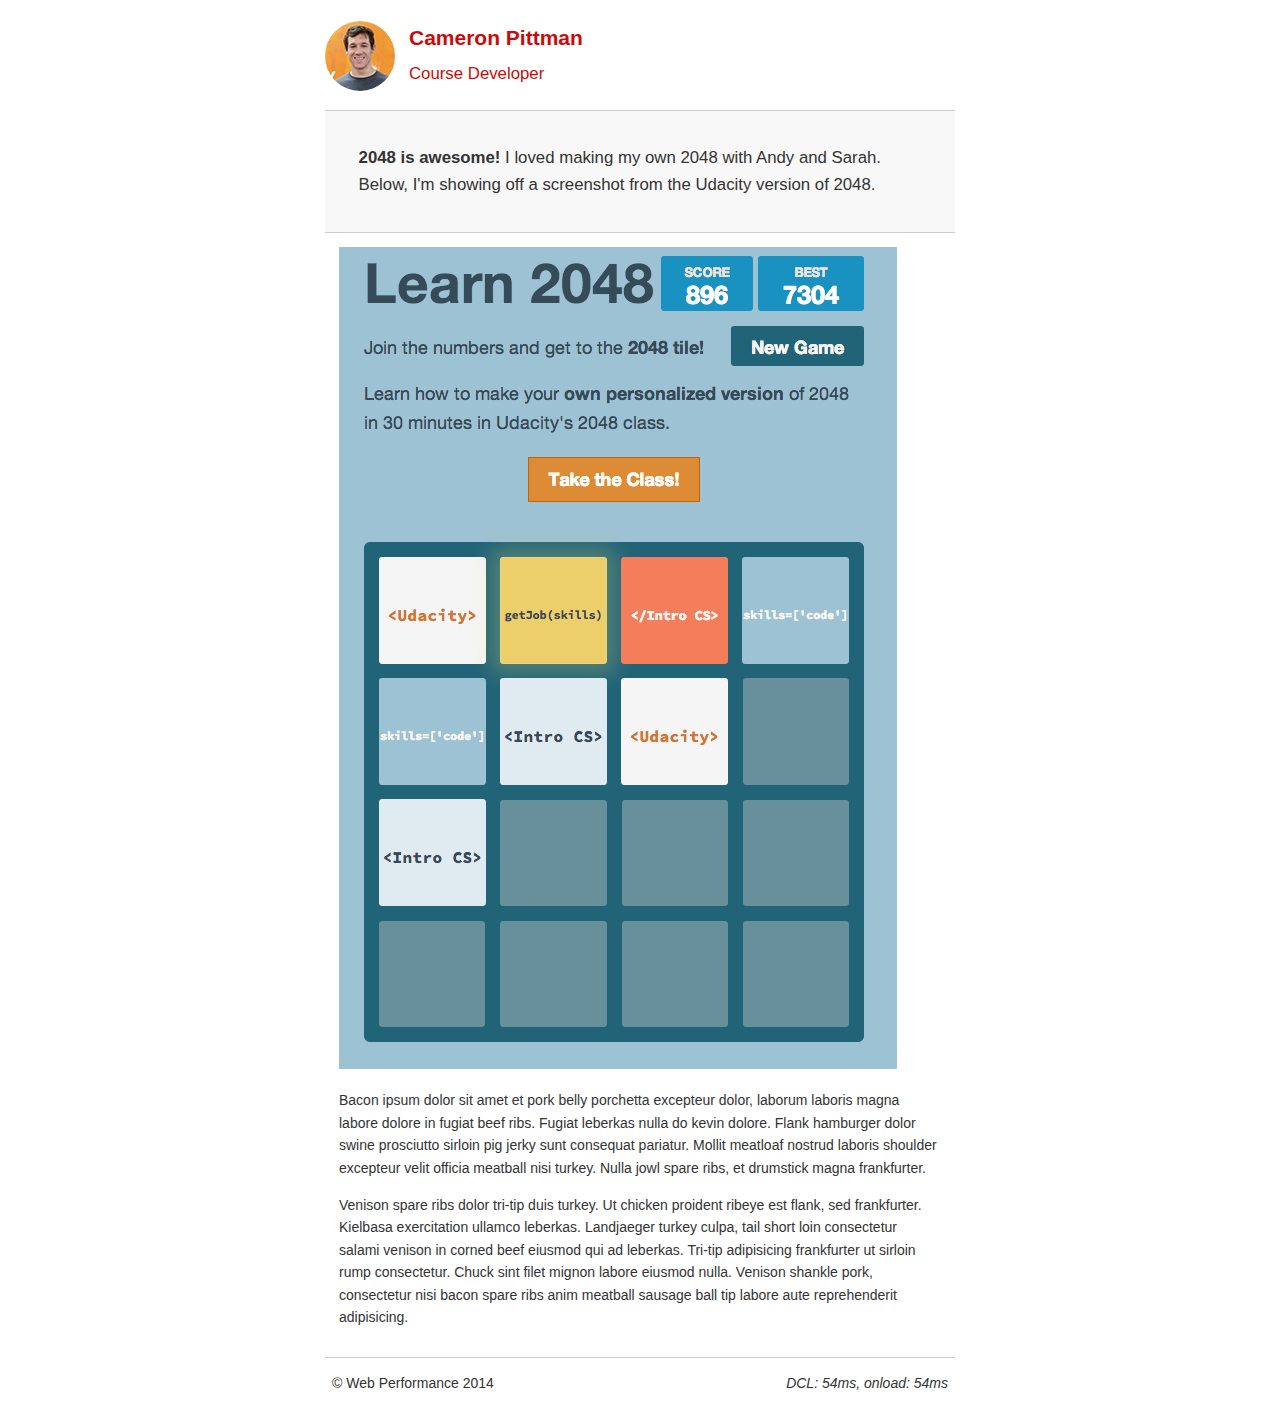
==== docs/project-2048.html @ 649234a5 "chore: just put everything in gh-pages" ====
<!DOCTYPE html>
<html lang="en">
  <head>
    <meta charset="utf-8">
    <meta name="viewport" content="width=device-width, initial-scale=1">
    <meta name="description" content=" FILL ME IN ">
    <meta name="author" content=" FILL ME IN ">
    <title>Cameron Pittman: Portfolio</title>

    <!-- Hmm, what is the impact of web fonts on speed? Measure it... -->
    <!-- <link href="//fonts.googleapis.com/css?family=Open+Sans:400,700" rel="stylesheet"> -->

    <link href="css/style.css" rel="stylesheet">
    <link href="css/print.css" rel="stylesheet">

    <script>
      (function(w,g){w['GoogleAnalyticsObject']=g;
      w[g]=w[g]||function(){(w[g].q=w[g].q||[]).push(arguments)};w[g].l=1*new Date();})(window,'ga');

      // Optional TODO: replace with your Google Analytics profile ID.
      ga('create', 'UA-XXXX-Y');
      ga('send', 'pageview');
    </script>
    <script src="//www.google-analytics.com/analytics.js"></script>
    <script src="js/perfmatters.js"></script>
  </head>

  <body>
    <header>
      <a href="/"><img src="img/profilepic.jpg"></a>
      <p>Cameron Pittman<br><span>Course Developer</span></p>
    </header>

    <div class="container">
      <div class="hero">
        <strong>2048 is awesome!</strong> I loved making my own 2048 with Andy and Sarah. Below, I'm showing off a screenshot from the Udacity version of 2048.
      </div>

      <div class="content">

        <img class="img-responsive" src="img/2048.png">

        <p>Bacon ipsum dolor sit amet et pork belly porchetta excepteur dolor, laborum laboris magna labore dolore in fugiat beef ribs. Fugiat leberkas nulla do kevin dolore. Flank hamburger dolor swine prosciutto sirloin pig jerky sunt consequat pariatur. Mollit meatloaf nostrud laboris shoulder excepteur velit officia meatball nisi turkey. Nulla jowl spare ribs, et drumstick magna frankfurter.</p>

        <p>Venison spare ribs dolor tri-tip duis turkey. Ut chicken proident ribeye est flank, sed frankfurter. Kielbasa exercitation ullamco leberkas. Landjaeger turkey culpa, tail short loin consectetur salami venison in corned beef eiusmod qui ad leberkas. Tri-tip adipisicing frankfurter ut sirloin rump consectetur. Chuck sint filet mignon labore eiusmod nulla. Venison shankle pork, consectetur nisi bacon spare ribs anim meatball sausage ball tip labore aute reprehenderit adipisicing.</p>

    </div>

    <footer>
      <p>&copy; Web Performance 2014 <span id="crp-stats"></span></p>
    </footer>
  </body>
</html>
---- docs/css/style.css ----
html {
  font-size: 100%;
  overflow-y: scroll;
  -webkit-tap-highlight-color: rgba(0,0,0,0);
  -ms-text-size-adjust: 100%;
  -webkit-text-size-adjust: none;
}
body { margin: 0; font-size: 14px; line-height: 1.61; font-weight: 400; }
body, button, input, select, textarea { font-family: 'Open Sans', sans-serif; color: #333; }

a { color: #12C; }
a:visited { color: #61C; }
a:focus { outline: thin dotted; }
a:hover, a:active { color: #c00; outline: 0; }

b, strong { font-weight: bold; }
pre, code { font-family: monospace, monospace; font-size: 1em; }
ul, ol { margin: 1em 0; padding: 0 0 0 20px; }
img { border: 0; max-width: 100%; }

body { background: #fff; }
header, footer, .container { max-width: 45em; margin: 0 auto; }

header { padding: 0 0.5em; color: #C90B0B; }
header img { border-radius: 40px; float: left; }
header p { font-size:1.5em; font-weight: bold; padding-left: 4em;}
header p span { font-size: 0.8em; font-weight: normal;}

.hero { padding: 2em; background-color: #f8f8f8; font-size:1.2em;
  border-bottom: 1px solid #ccc;
  border-top: 1px solid #ccc;
}

.content { padding: 1em 1em; }
.content li { list-style-type: none; font-size: 1.1em;}
li img { float:left; padding-right: 1em; }
li p { font-size: 0.9em; font-style: italic; }

footer {
  padding: 0 0.5em;
  border-top: 1px solid #ccc;
}
footer span { float: right; font-style: italic; }

/* Smartphones (portrait) */
@media only screen and (max-width: 480px) {
  body { font-size: 12px;}
  header p { padding-left: 4.5em;}
}
---- docs/css/print.css ----
@media print {
  * { background: transparent !important; color: black !important; text-shadow: none !important; filter:none !important; -ms-filter: none !important; }
  a, a:visited { color: #444 !important; text-decoration: underline; }
  a[href]:after { content: " (" attr(href) ")"; }
  tr, img { page-break-inside: avoid; }
  img { max-width: 100% !important; }
  @page { margin: 0.5cm; }
  p, h2, h3 { orphans: 3; widows: 3; }
  h2, h3{ page-break-after: avoid; }
}
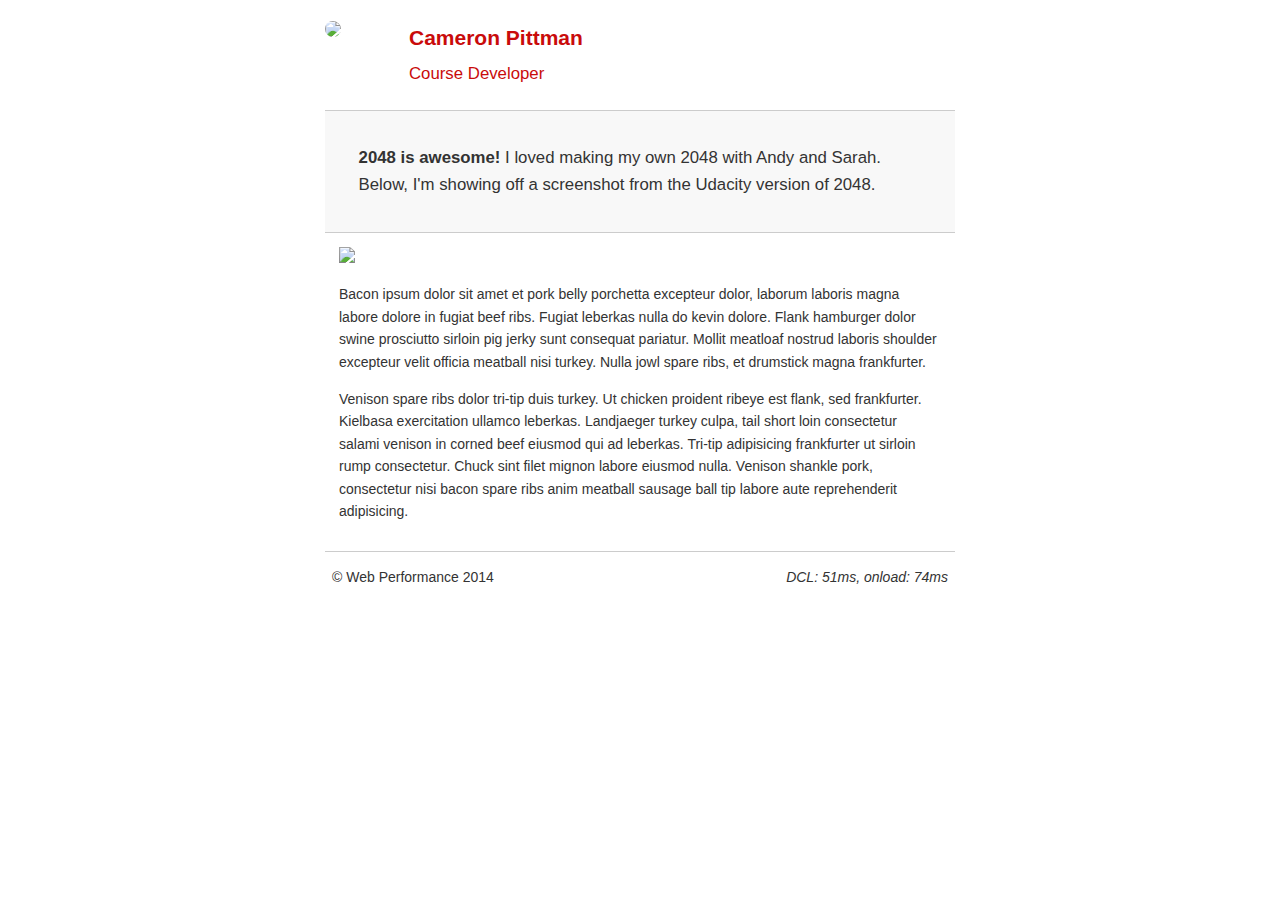
==== commit c9d9aa6c: "feat: moving images to cloudinary" ====
--- a/docs/project-2048.html
+++ b/docs/project-2048.html
@@ -11,23 +11,22 @@
     <!-- <link href="//fonts.googleapis.com/css?family=Open+Sans:400,700" rel="stylesheet"> -->
 
     <link href="css/style.css" rel="stylesheet">
-    <link href="css/print.css" rel="stylesheet">
+    <link href="css/print.css" rel="stylesheet" media="print">
 
     <script>
       (function(w,g){w['GoogleAnalyticsObject']=g;
       w[g]=w[g]||function(){(w[g].q=w[g].q||[]).push(arguments)};w[g].l=1*new Date();})(window,'ga');
 
-      // Optional TODO: replace with your Google Analytics profile ID.
-      ga('create', 'UA-XXXX-Y');
+      ga('create', 'UA-84811317-1');
       ga('send', 'pageview');
     </script>
-    <script src="//www.google-analytics.com/analytics.js"></script>
+    <script src="http://www.google-analytics.com/analytics.js" async></script>
     <script src="js/perfmatters.js"></script>
   </head>
 
   <body>
     <header>
-      <a href="/"><img src="img/profilepic.jpg"></a>
+      <a href="/"><img src="https://res.cloudinary.com/www-claudiordgz-com/image/upload/q_auto/v1474940133/profilepic_nobz1d.jpg"></a>
       <p>Cameron Pittman<br><span>Course Developer</span></p>
     </header>
 
@@ -38,7 +37,7 @@
 
       <div class="content">
 
-        <img class="img-responsive" src="img/2048.png">
+        <img class="img-responsive" src="https://res.cloudinary.com/www-claudiordgz-com/image/upload/q_auto/v1474940133/2048_leh2xl.png">
 
         <p>Bacon ipsum dolor sit amet et pork belly porchetta excepteur dolor, laborum laboris magna labore dolore in fugiat beef ribs. Fugiat leberkas nulla do kevin dolore. Flank hamburger dolor swine prosciutto sirloin pig jerky sunt consequat pariatur. Mollit meatloaf nostrud laboris shoulder excepteur velit officia meatball nisi turkey. Nulla jowl spare ribs, et drumstick magna frankfurter.</p>
 
@@ -49,5 +48,13 @@
     <footer>
       <p>&copy; Web Performance 2014 <span id="crp-stats"></span></p>
     </footer>
+      <script src="https://ajax.googleapis.com/ajax/libs/webfont/1.6.16/webfont.js"></script>
+      <script>
+        WebFont.load({
+          google: {
+            families: ['Open Sans:400,700']
+          }
+        });
+      </script>
   </body>
 </html>
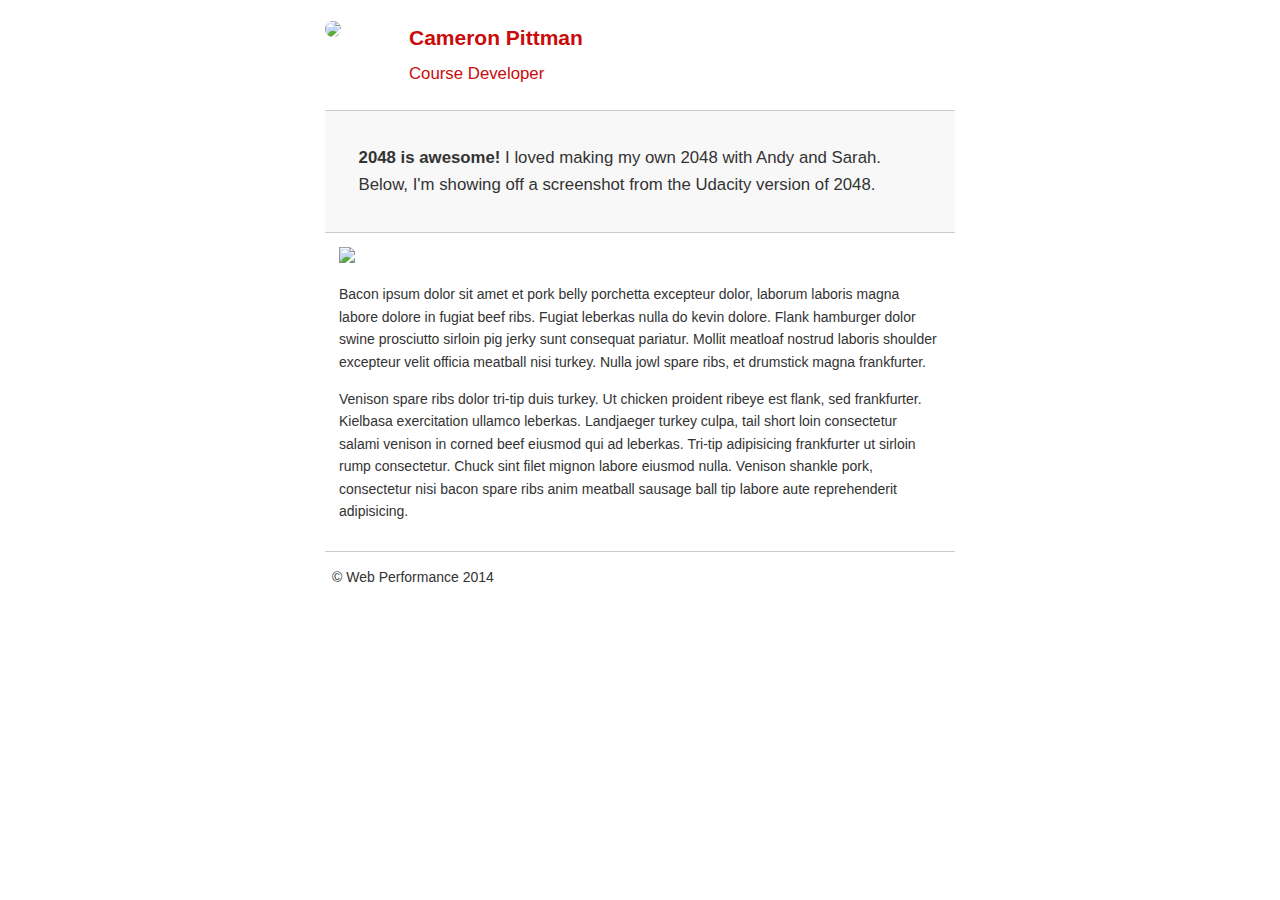
==== commit 90a14b2f: "feat: moved css to rawgit cdn" ====
--- a/docs/project-2048.html
+++ b/docs/project-2048.html
@@ -7,11 +7,11 @@
     <meta name="author" content=" FILL ME IN ">
     <title>Cameron Pittman: Portfolio</title>
 
-    <!-- Hmm, what is the impact of web fonts on speed? Measure it... -->
-    <!-- <link href="//fonts.googleapis.com/css?family=Open+Sans:400,700" rel="stylesheet"> -->
-
-    <link href="css/style.css" rel="stylesheet">
-    <link href="css/print.css" rel="stylesheet" media="print">
+    <style>
+      .hero,footer{border-top:1px solid #ccc}footer span,li p{font-style:italic}html{font-size:100%;overflow-y:scroll;-webkit-tap-highlight-color:transparent;-ms-text-size-adjust:100%;-webkit-text-size-adjust:none}body{margin:0;font-size:14px;line-height:1.61;font-weight:400;background:#fff}b,header p,strong{font-weight:700}body,button,input,select,textarea{font-family:'Open Sans',sans-serif;color:#333}a{color:#12C}a:visited{color:#61C}a:focus{outline:dotted thin}a:active,a:hover{color:#c00;outline:0}code,pre{font-family:monospace,monospace;font-size:1em}ol,ul{margin:1em 0;padding:0 0 0 20px}img{border:0;max-width:100%}.container,footer,header{max-width:45em;margin:0 auto}header{padding:0 .5em;color:#C90B0B}header img{border-radius:40px;float:left}header p{font-size:1.5em;padding-left:4em}header p span{font-size:.8em;font-weight:400}.hero{padding:2em;background-color:#f8f8f8;font-size:1.2em;border-bottom:1px solid #ccc}.content{padding:1em}.content li{list-style-type:none;font-size:1.1em}li img{float:left;padding-right:1em}li p{font-size:.9em}footer{padding:0 .5em}footer span{float:right}
+    </style>
+    <link href="https://cdn.rawgit.com/claudiordgz/frontend-nanodegree-mobile-portfolio/master/docs/css/style-portrait.css" rel="stylesheet" media="bogus"/>
+    <link href="https://cdn.rawgit.com/claudiordgz/frontend-nanodegree-mobile-portfolio/master/docs/css/print.css" rel="stylesheet" media="print">
 
     <script>
       (function(w,g){w['GoogleAnalyticsObject']=g;
@@ -21,7 +21,7 @@
       ga('send', 'pageview');
     </script>
     <script src="http://www.google-analytics.com/analytics.js" async></script>
-    <script src="js/perfmatters.js"></script>
+    <script src="https://cdn.rawgit.com/claudiordgz/frontend-nanodegree-mobile-portfolio/master/docs/js/perfmatters.js"></script>
   </head>
 
   <body>
